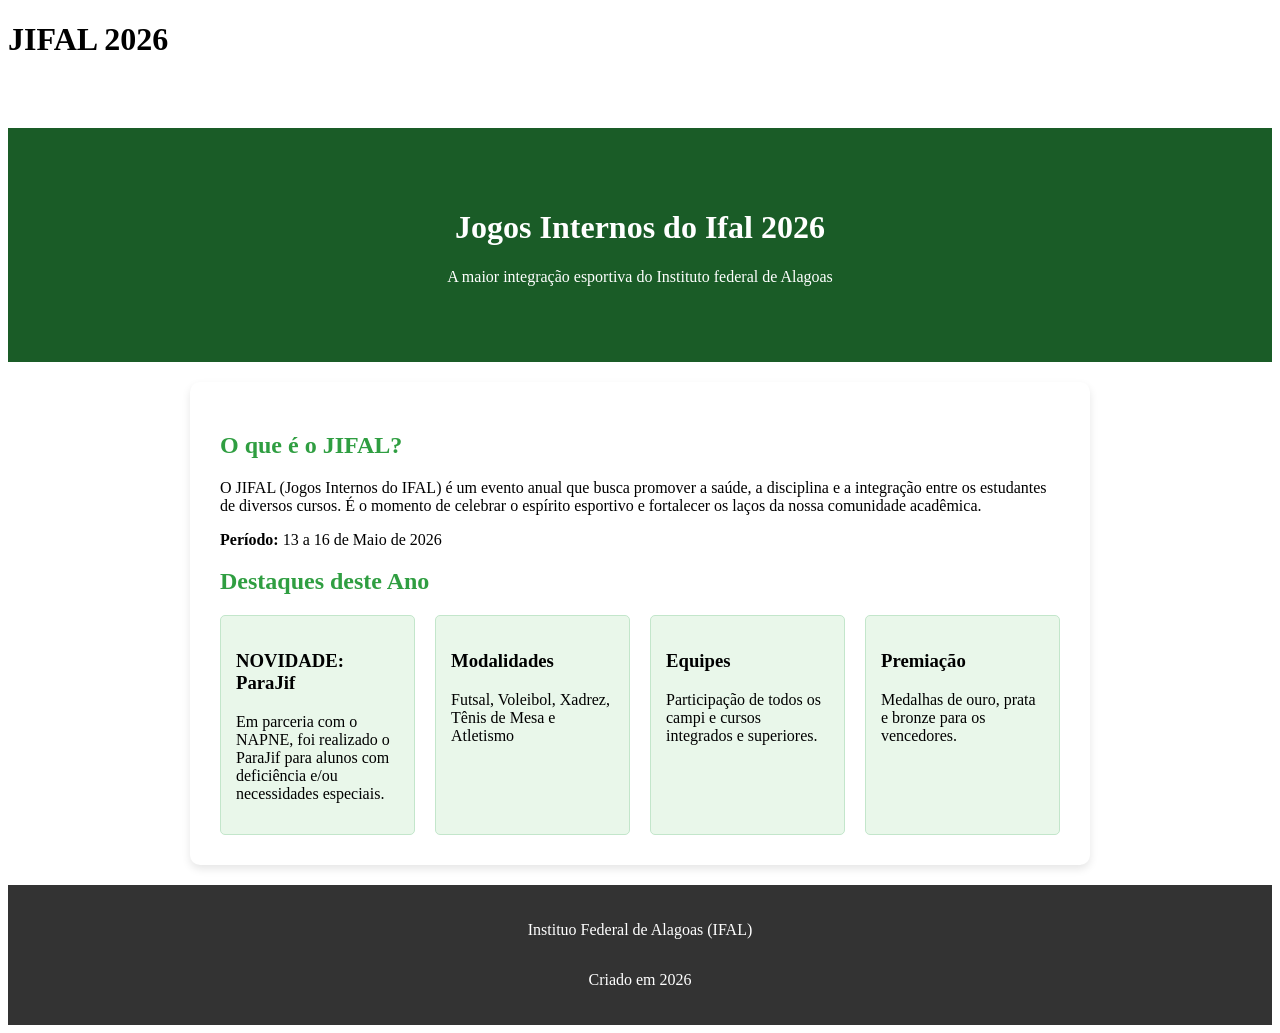
==== index.html @ f3882350 "Commit" ====
<!DOCTYPE html>
<html lang="en">
<head>
    <meta charset="UTF-8">
    <meta name="viewport" content="width=device-width, initial-scale=1.0">
    <title>JIFAL 26</title>
    <link href="https://fonts.googleapis.com/css2?family=Roboto:wght@400;700&display=swap" rel="stylesheet">
    <link rel="stylesheet" href="css/style.css"/>
</head>
<body>
    <h1>JIFAL 2026</h1>
    <nav>
        <a href="">Início</a>
        <a href="">Programação</a>
        <a href="">Modalidades Esportivas</a>
        <a href="">Equipes Participantes</a>
        <a href="">Galeria de Fotos</a>
        <a href="">Página de Contato</a>
        <a href="">Histórico dos Jogos Internos</a>
    </nav>

    <header class="banner">
        <h1>Jogos Internos do Ifal 2026</h1>
        <p>A maior integração esportiva do Instituto federal de Alagoas</p>
    </header>

    <main>
        <div class="container">
            <section>
                <h2>O que é o JIFAL?</h2>
                <p>O JIFAL (Jogos Internos do IFAL) é um evento anual que busca promover a saúde, a disciplina e a integração entre os estudantes de diversos cursos. É o momento de celebrar o espírito esportivo e fortalecer os laços da nossa comunidade acadêmica.</p>

                <p><strong>Período:</strong> 13 a 16 de Maio de 2026</p>
            </section>

            <section>
                <h2>Destaques deste Ano</h2>
                <div class="destaques">
                    <div class="card">
                        <h3>NOVIDADE: ParaJif</h3>
                        <p>Em parceria com o NAPNE, foi realizado o ParaJif para alunos com deficiência e/ou necessidades especiais.</p>
                    </div>
                    <div class="card">
                        <h3>Modalidades</h3>
                        <p>Futsal, Voleibol, Xadrez, Tênis de Mesa e Atletismo</p>
                    </div>
                    <div class="card">
                        <h3>Equipes</h3>
                        <p>Participação de todos os campi e cursos integrados e superiores.</p>
                    </div>
                    <div class="card">
                        <h3>Premiação</h3>
                        <p>Medalhas de ouro, prata e bronze para os vencedores.</p>
                    </div>
                </div>
            </section>
        </div>
    </main>

    <footer>
        <p>Instituo Federal de Alagoas (IFAL)</p>
        <p>Criado em 2026</p>
    </footer>
</body>
</html>
---- css/style.css ----
estilo {
    font-family: 'Roboto', sans-serif;
    margin: 0;
    padding: 0;
    background-color: #f0f0f0;
    display: flex;
    flex-direction: column;
    min-height: 100px;
}

cores {
    --verde-ifal: #32a041;
    --verde-escuro: #1b5e20;
    --cinza-bg: #f0f2f5;
    --branco: #ffffff;
    --dourado: #B8860B;
    --bronze:  #A0522D;
    --prata:  #696969;
}

nav {
    background-color: var(--verde-ifal);
    padding: 15px;
    display: flex;
    justify-content: center;
}

nav a {
    color: white;
    text-decoration: none;
    margin: 0 20px;
    font-weight: bold;
}

.banner {
    background-color: #1a5c27;
    color: white;
    padding: 60px 20px;
    text-align: center;
}

main {
    flex: 1;
    padding: 20px;
    max-width: 900px;
    margin: 0 auto;
}

.container {
    background-color: white;
    padding: 30px;
    border-radius: 10px;
    box-shadow: 0 4px 8px rgba(0, 0, 0, 0.1);
}

h2 {
    color: #2f9e41;
}

.destaques {
    display: flex;
    justify-content: space-between;
    gap: 20px;
    margin-top: 20px;
}

.card {
    flex: 1;
    background-color: #e9f7ea;
    padding: 15px;
    border-radius: 5px;
    border: 1px solid #c3e6cb;
}

footer {
    background-color: #333;
    color: white;
    text-align: center;
    padding: 20px;
    display: flex;
    flex-direction: column;
    align-items: center;
}
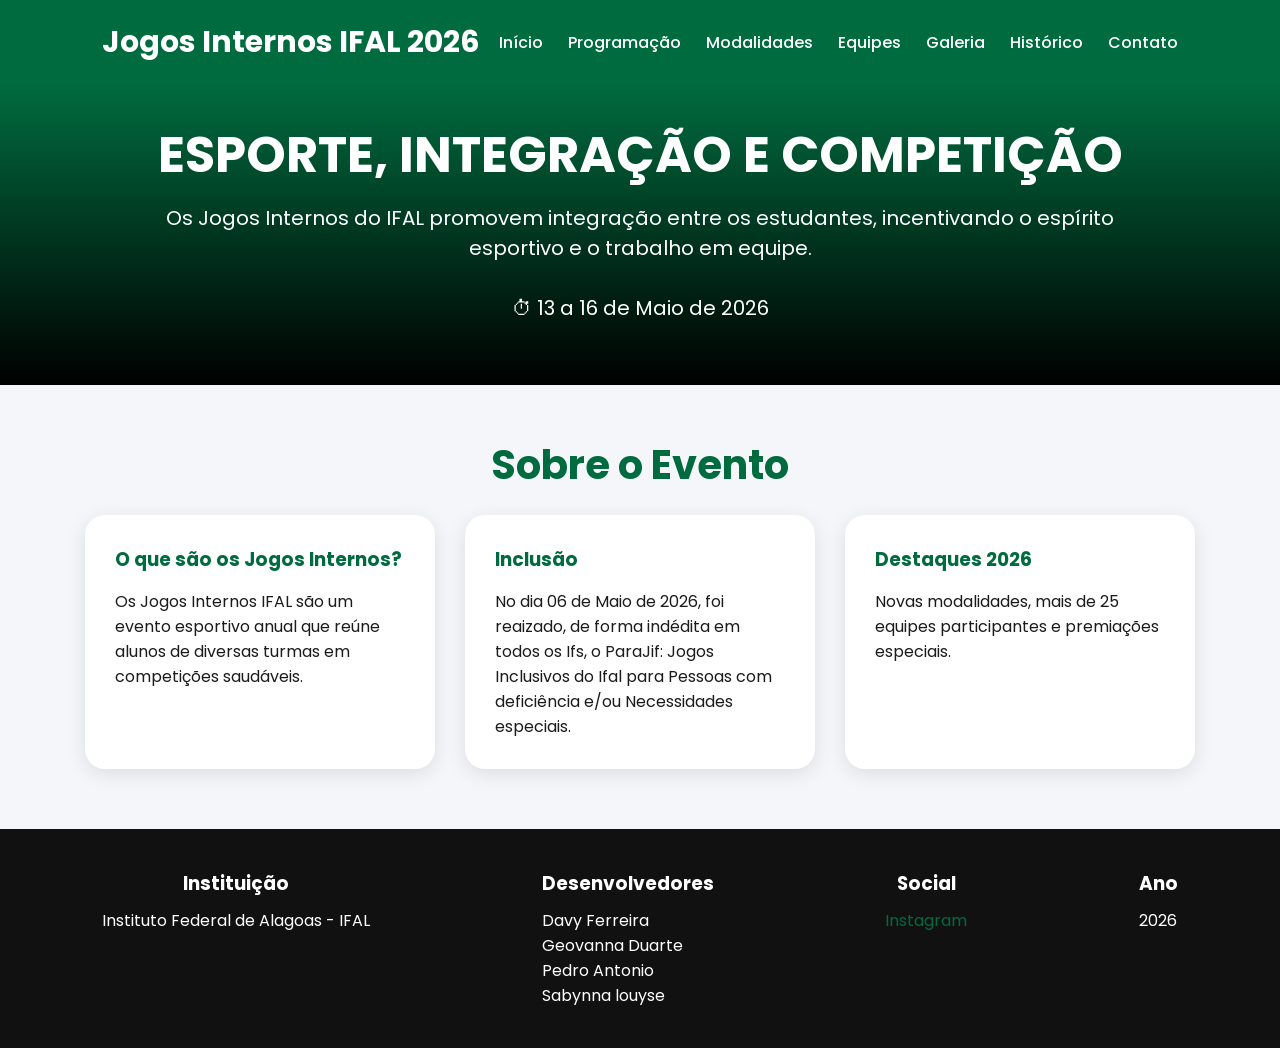
==== commit f55a3b08: "Fiz toda a minha parte" ====
--- a/index.html
+++ b/index.html
@@ -1,65 +1,97 @@
 <!DOCTYPE html>
-<html lang="en">
+<html lang="pt-BR">
 <head>
     <meta charset="UTF-8">
     <meta name="viewport" content="width=device-width, initial-scale=1.0">
-    <title>JIFAL 26</title>
-    <link href="https://fonts.googleapis.com/css2?family=Roboto:wght@400;700&display=swap" rel="stylesheet">
-    <link rel="stylesheet" href="css/style.css"/>
+    <title>Jogos Internos IFAL 2026</title>
+    <link href="https://fonts.googleapis.com/css2?family=Poppins:wght@300;400;500;600;700&display=swap" rel="stylesheet">
+    <link rel="stylesheet" href="css/style.css">
 </head>
 <body>
-    <h1>JIFAL 2026</h1>
+
+<header>
+    <div class="logo">
+        <h1>Jogos Internos IFAL 2026</h1>
+    </div>
+
     <nav>
-        <a href="">Início</a>
-        <a href="">Programação</a>
-        <a href="">Modalidades Esportivas</a>
-        <a href="">Equipes Participantes</a>
-        <a href="">Galeria de Fotos</a>
-        <a href="">Página de Contato</a>
-        <a href="">Histórico dos Jogos Internos</a>
+        <ul>
+            <li><a href="index.html">Início</a></li>
+            <li><a href="programacao.html">Programação</a></li>
+            <li><a href="modalidades.html">Modalidades</a></li>
+            <li><a href="equipes.html">Equipes</a></li>
+            <li><a href="galeria.html">Galeria</a></li>
+            <li><a href="historico.html">Histórico</a></li>
+            <li><a href="contato.html">Contato</a></li>
+        </ul>
     </nav>
+</header>
 
-    <header class="banner">
-        <h1>Jogos Internos do Ifal 2026</h1>
-        <p>A maior integração esportiva do Instituto federal de Alagoas</p>
-    </header>
+<section class="hero">
+    <div class="hero-content">
+        <h2>ESPORTE, INTEGRAÇÃO E COMPETIÇÃO</h2>
+        <p>
+            Os Jogos Internos do IFAL promovem integração entre os estudantes,
+            incentivando o espírito esportivo e o trabalho em equipe.
+        </p>
+        <p class="periodo">
+            ⏱ 13 a 16 de Maio de 2026
+        </p>
+    </div>
+</section>
 
-    <main>
-        <div class="container">
-            <section>
-                <h2>O que é o JIFAL?</h2>
-                <p>O JIFAL (Jogos Internos do IFAL) é um evento anual que busca promover a saúde, a disciplina e a integração entre os estudantes de diversos cursos. É o momento de celebrar o espírito esportivo e fortalecer os laços da nossa comunidade acadêmica.</p>
+<section class="section">
+    <div class="section-title">
+        <h2>Sobre o Evento</h2>
+    </div>
+    <div class="sobre-container">
+        <div class="sobre-card">
+            <h3>O que são os Jogos Internos?</h3>
+            <p>
+                Os Jogos Internos IFAL são um evento esportivo anual que reúne
+                alunos de diversas turmas em competições saudáveis.
+            </p>
+        </div>
+        <div class="sobre-card">
+            <h3>Inclusão</h3>
+            <p>
+                No dia 06 de Maio de 2026, foi reaizado, de forma indédita em todos
+                os Ifs, o ParaJif: Jogos Inclusivos do Ifal para Pessoas com deficiência
+                e/ou Necessidades especiais.
+            </p>
+        </div>
+        <div class="sobre-card">
+            <h3>Destaques 2026</h3>
+            <p>
+                Novas modalidades, mais de 25 equipes participantes e premiações especiais.
+            </p>
+        </div>
+    </div>
+</section>
 
-                <p><strong>Período:</strong> 13 a 16 de Maio de 2026</p>
-            </section>
+<footer>
+    <div class="footer-content">
+        <div>
+            <h3>Instituição</h3>
+            <p>Instituto Federal de Alagoas - IFAL</p>
+        </div>
+        <div>
+            <h3>Desenvolvedores</h3>
+            <p>Davy Ferreira</p>
+            <p>Geovanna Duarte</p>
+            <p>Pedro Antonio</p>
+            <p>Sabynna louyse</p>
+        </div>
+        <div>
+            <h3>Social</h3>
+            <a href="instagram.com/ifal.arapiraca">Instagram</a>
+        </div>
+        <div>
+            <h3>Ano</h3>
+            <p>2026</p>
+        </div>
+    </div>
+</footer>
 
-            <section>
-                <h2>Destaques deste Ano</h2>
-                <div class="destaques">
-                    <div class="card">
-                        <h3>NOVIDADE: ParaJif</h3>
-                        <p>Em parceria com o NAPNE, foi realizado o ParaJif para alunos com deficiência e/ou necessidades especiais.</p>
-                    </div>
-                    <div class="card">
-                        <h3>Modalidades</h3>
-                        <p>Futsal, Voleibol, Xadrez, Tênis de Mesa e Atletismo</p>
-                    </div>
-                    <div class="card">
-                        <h3>Equipes</h3>
-                        <p>Participação de todos os campi e cursos integrados e superiores.</p>
-                    </div>
-                    <div class="card">
-                        <h3>Premiação</h3>
-                        <p>Medalhas de ouro, prata e bronze para os vencedores.</p>
-                    </div>
-                </div>
-            </section>
-        </div>
-    </main>
-
-    <footer>
-        <p>Instituo Federal de Alagoas (IFAL)</p>
-        <p>Criado em 2026</p>
-    </footer>
 </body>
 </html>
--- a/css/style.css
+++ b/css/style.css
@@ -1,83 +1,423 @@
-estilo {
-    font-family: 'Roboto', sans-serif;
+* {
     margin: 0;
     padding: 0;
-    background-color: #f0f0f0;
-    display: flex;
-    flex-direction: column;
-    min-height: 100px;
-}
-
-cores {
-    --verde-ifal: #32a041;
-    --verde-escuro: #1b5e20;
-    --cinza-bg: #f0f2f5;
-    --branco: #ffffff;
-    --dourado: #B8860B;
-    --bronze:  #A0522D;
-    --prata:  #696969;
-}
-
-nav {
-    background-color: var(--verde-ifal);
-    padding: 15px;
-    display: flex;
-    justify-content: center;
+    box-sizing: border-box;
+}
+
+body {
+    font-family: 'Poppins', sans-serif;
+    background-color: #f4f6f9;
+    color: #1b1b1b;
+}
+
+header {
+    background-color: #006b3f;
+    color: white;
+    display: flex;
+    justify-content: space-between;
+    align-items: center;
+    padding: 20px 8%;
+}
+
+.logo h1 {
+    font-size: 30px;
+}
+
+nav ul {
+    display: flex;
+    gap: 25px;
+    list-style: none;
 }
 
 nav a {
     color: white;
     text-decoration: none;
-    margin: 0 20px;
+    font-weight: 500;
+    transition: 0.3s;
+}
+
+nav a:hover {
+    color: #e62f2f;
+}
+
+.hero {
+    height: 300px;
+    background: linear-gradient(#006b3f, #000000);
+    background-size: cover;
+    background-position: center;
+    display: flex;
+    justify-content: center;
+    align-items: center;
+    text-align: center;
+    color: white;
+}
+
+.hero-content {
+    max-width: 1000px;
+}
+
+.hero h2 {
+    font-size: 50px;
+    margin-bottom: 10px;
+}
+
+.hero p {
+    font-size: 20px;
+    margin-bottom: 30px;
+}
+
+.hero2 {
+    height: 180px;
+    background: linear-gradient(#006b3f, #000000);
+    background-size: cover;
+    background-position: center;
+    display: flex;
+    justify-content: center;
+    align-items: center;
+    text-align: center;
+    color: white;
+}
+
+.hero2 h2 {
+    font-size: 50px;
+    margin-bottom: 10px;
+}
+
+.section {
+    padding: 50px 80px 60px 80px;
+}
+
+.section-title {
+    text-align: center;
+    margin-bottom: 20px;
+}
+
+.section-title h2 {
+    font-size: 2.5rem;
+    color: #006b3f;
+}
+
+.sobre-container {
+    display: flex;
+    gap: 30px;
+    flex-wrap: wrap;
+    justify-content: center;
+}
+
+.sobre-card {
+    background-color: white;
+    width: 350px;
+    padding: 30px;
+    border-radius: 20px;
+    box-shadow: 0 5px 20px rgba(0,0,0,0.1);
+    transition: transform 0.3s ease, box-shadow 0.3s ease;
+}
+
+.sobre-card:hover {
+    transform: translateY(-10px);
+    box-shadow: 0 15px 30px rgba(0, 107, 63, 0.2);
+}
+
+.sobre-card h3 {
+    margin-bottom: 15px;
+    color: #006b3f;
+}
+
+.agenda-container {
+    display: flex;
+    flex-wrap: wrap;
+    gap: 60px;
+    justify-content: flex-start;
+    align-items: flex-start;
+}
+
+.agenda-wrapper {
+    position: relative;
+    width: 350px;
+}
+
+.agenda-card {
+    width: 370px;
+    height: 400px;
+    background-color: white;
+    border-radius: 20px;
+    box-shadow: 0 5px 20px rgba(0,0,0,0.1);
+    position: relative;
+    overflow: hidden;
+    transition: transform 0.3s ease, box-shadow 0.3s ease;
+}
+
+.agenda-card:hover {
+    transform: translateY(-10px);
+    box-shadow: 0 15px 30px rgba(0, 107, 63, 0.2);
+}
+
+.agenda-topo {
+    height: 70px;
+    background-color: #006b3f;
+    display: flex;
+    justify-content: center;
+    align-items: center;
+    gap: 80px;
+}
+
+.argola {
+    width: 30px;
+    height: 30px;
+    border-radius: 50%;
+    background-color: #f4f6f9;
+    border: 5px solid #d9d9d9;
+    position: absolute;
+    top: 18px;
+    z-index: 1;
+}
+
+.arame {
+    width: 12px;
+    height: 50px;
+    background-color: #c7c7c7;
+    border-radius: 10px;
+    position: absolute;
+    top: -15px;
+    border: 3px solid #8f8f8f;
+    z-index: 2;
+}
+
+.left {
+    left: 80px;
+}
+
+.right {
+    right: 80px;
+}
+
+.left2 {
+    left: 89px;
+}
+
+.right2 {
+    right: 69px;
+}
+
+.agenda-conteudo {
+    padding: 20px 30px 20px 30px;
+    max-height: 340px;
+    overflow-y: auto;
+}
+
+.agenda-conteudo h3 {
+    color: #006b3f;
+    margin-bottom: 15px;
+    font-size: 16px;
+}
+
+.agenda-conteudo p {
+    line-height: 1.7;
+}
+
+.agenda-conteudo li {
+    list-style: none;
+    padding: 0px 0px 8px 0px;
+    font-size: 14px;
+}
+
+.agenda-conteudo li::before {
+    content: attr(data-hora);
+    color: #006b3f;
     font-weight: bold;
-}
-
-.banner {
-    background-color: #1a5c27;
+    margin-right: 15px;
+}
+
+.verde {
+    color: #006b3f;
+}
+
+footer {
+    background-color: #111;
     color: white;
-    padding: 60px 20px;
+    padding: 40px 8%;
+}
+
+.footer-content {
+    display: flex;
+    justify-content: space-between;
+    flex-wrap: wrap;
+    gap: 30px;
+    align-items: top center;
+}
+
+footer h3 {
+    margin-bottom: 10px;
     text-align: center;
 }
 
-main {
-    flex: 1;
-    padding: 20px;
-    max-width: 900px;
-    margin: 0 auto;
-}
-
-.container {
+footer a {
+    color: #006b3f;
+    text-decoration: none;
+    transition: 0.3s;
+}
+
+footer a:hover {
+    color: #ffffff;
+}
+
+.modalidades-container {
+    display: flex;
+    gap: 40px;
+    flex-wrap: wrap;
+    justify-content: center;
+    margin-top: 20px;
+}
+
+.modalidade-card {
     background-color: white;
-    padding: 30px;
-    border-radius: 10px;
-    box-shadow: 0 4px 8px rgba(0, 0, 0, 0.1);
-}
-
-h2 {
-    color: #2f9e41;
-}
-
-.destaques {
-    display: flex;
-    justify-content: space-between;
-    gap: 20px;
-    margin-top: 20px;
-}
-
-.card {
-    flex: 1;
-    background-color: #e9f7ea;
-    padding: 15px;
-    border-radius: 5px;
-    border: 1px solid #c3e6cb;
-}
-
-footer {
-    background-color: #333;
-    color: white;
-    text-align: center;
-    padding: 20px;
-    display: flex;
-    flex-direction: column;
+    width: 350px;
+    border-radius: 20px;
+    box-shadow: 0 5px 20px rgba(0,0,0,0.1);
+    overflow: hidden;
+    transition: transform 0.3s ease, box-shadow 0.3s ease;
+}
+
+.modalidade-card:hover {
+    transform: translateY(-10px);
+    box-shadow: 0 15px 30px rgba(0, 107, 63, 0.2);
+}
+
+.modalidade-img {
+    width: 100%;
+    height: 220px;
+    object-fit: cover;
+    border-bottom: 4px solid #006b3f;
+}
+
+.modalidade-conteudo {
+    padding: 25px;
+}
+
+.modalidade-conteudo h3 {
+    color: #006b3f;
+    font-size: 1.6rem;
+    margin-bottom: 15px;
+    display: flex;
     align-items: center;
-}+    gap: 10px;
+}
+
+.modalidade-desc {
+    font-size: 14px;
+    color: #555;
+    margin-bottom: 20px;
+    line-height: 1.6;
+}
+
+.categorias-wrapper {
+    display: flex;
+    flex-wrap: wrap;
+    gap: 10px;
+}
+
+.categoria-tag {
+    background-color: #f4f6f9;
+    color: #1b1b1b;
+    padding: 6px 14px;
+    border-radius: 20px;
+    font-size: 12px;
+    font-weight: 600;
+    border: 1px solid #e0e0e0;
+}
+
+/* Cores indicativas para as tags */
+.tag-masculino { border-left: 4px solid #007bff; }
+.tag-feminino { border-left: 4px solid #e83e8c; }
+.tag-misto { border-left: 4px solid #ffc107; }
+.tag-geral { border-left: 4px solid #006b3f; }
+
+.equipes-grid {
+            display: grid;
+            grid-template-columns: repeat(auto-fit, minmax(280px, 1fr));
+            gap: 60px 30px;
+            padding: 80px 8%;
+            background-color: #f4f6f9;
+        }
+
+        .equipe-card {
+            background: white;
+            border-radius: 25px;
+            padding: 60px 20px 30px 20px;
+            text-align: center;
+            box-shadow: 0 10px 30px rgba(0,0,0,0.08);
+            position: relative;
+            transition: 0.4s;
+            border-bottom: 8px solid #ddd; /* Cor padrão */
+        }
+
+        .equipe-card:hover {
+            transform: translateY(-10px);
+            box-shadow: 0 15px 40px rgba(0,0,0,0.15);
+        }
+
+        /* Container do Mascote (Efeito 3D) */
+        .mascote-box {
+            position: absolute;
+            top: -50px;
+            left: 50%;
+            transform: translateX(-50%);
+            width: 110px;
+            height: 110px;
+            background: #fff;
+            border-radius: 50%;
+            padding: 5px;
+            box-shadow: 0 8px 20px rgba(0,0,0,0.1);
+        }
+
+        .mascote-box img {
+            width: 100%;
+            height: 100%;
+            border-radius: 50%;
+            object-fit: cover;
+            transition: 0.3s;
+        }
+
+        .equipe-card:hover .mascote-box img {
+            transform: scale(1.15) rotate(5deg);
+        }
+
+        .equipe-card h2 {
+            font-size: 28px;
+            color: #333;
+            margin-bottom: 5px;
+        }
+
+        .equipe-card .turma-label {
+            font-size: 14px;
+            font-weight: 600;
+            text-transform: uppercase;
+            letter-spacing: 1px;
+            color: #888;
+            margin-bottom: 15px;
+            display: block;
+        }
+
+        .equipe-card .mascote-nome {
+            background: #f0f0f0;
+            display: inline-block;
+            padding: 5px 15px;
+            border-radius: 15px;
+            font-size: 13px;
+            font-weight: 500;
+            color: #444;
+        }
+
+        /* Estilização por Cores das Equipes */
+        .card-913 { border-color: #dddddd; } /* Branco */
+        .card-912 { border-color: #86b386; } /* Verde Limão */
+        .card-911 { border-color: #4e186d; } /* Roxo */
+        .card-413 { border-color: #FFD700; } /* Amarelo */
+        .card-412 { border-color: #800000; } /* Vinho */
+        .card-411 { border-color: #185e3b; } /* Verde */
+        .card-923 { border-color: #203c9b; } /* Azul Escuro */
+        .card-922 { border-color: #4ba5c9; } /* Azul Claro */
+        .card-921 { border-color: #FF4500; } /* Laranja */
+        .card-423 { border-color: #808080; } /* Cinza */
+        .card-422 { border-color: #cc2d7c; } /* Rosa */
+        .card-521 { border-color: #000000; } /* Preto */
